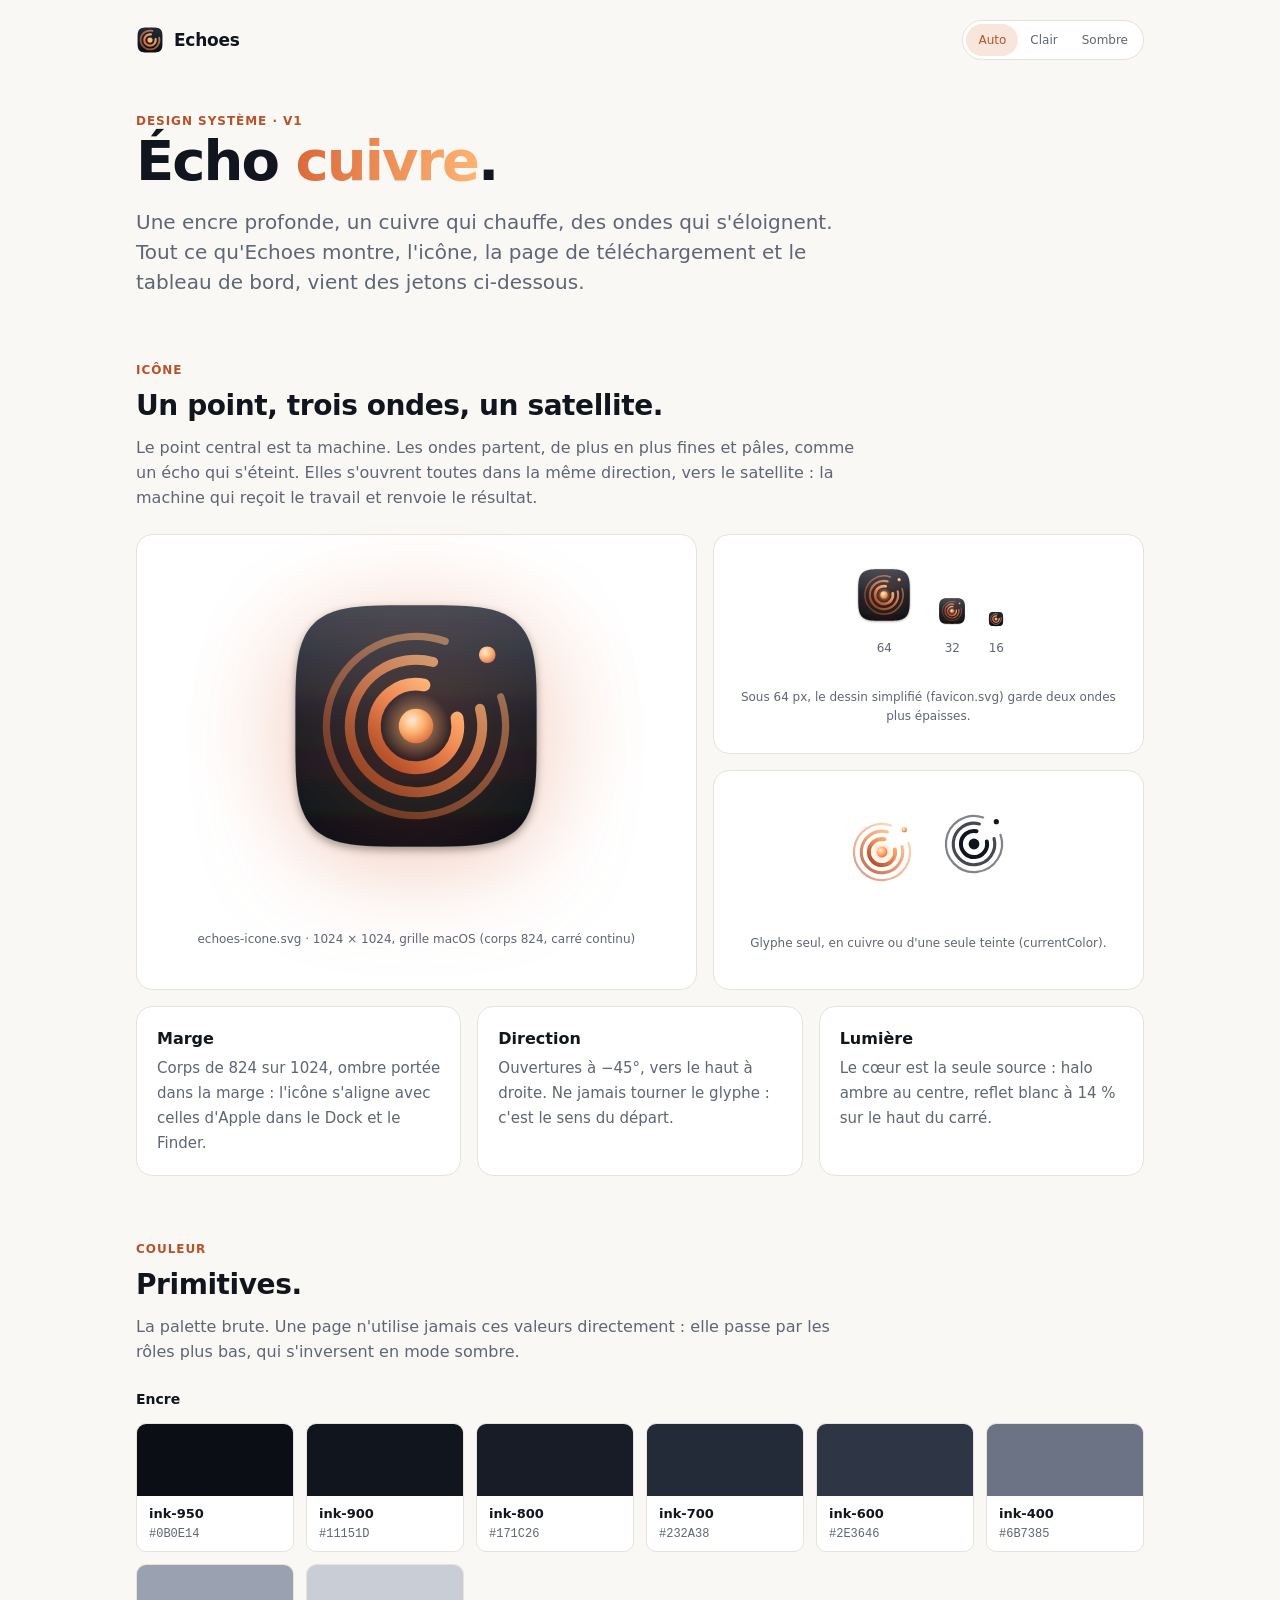
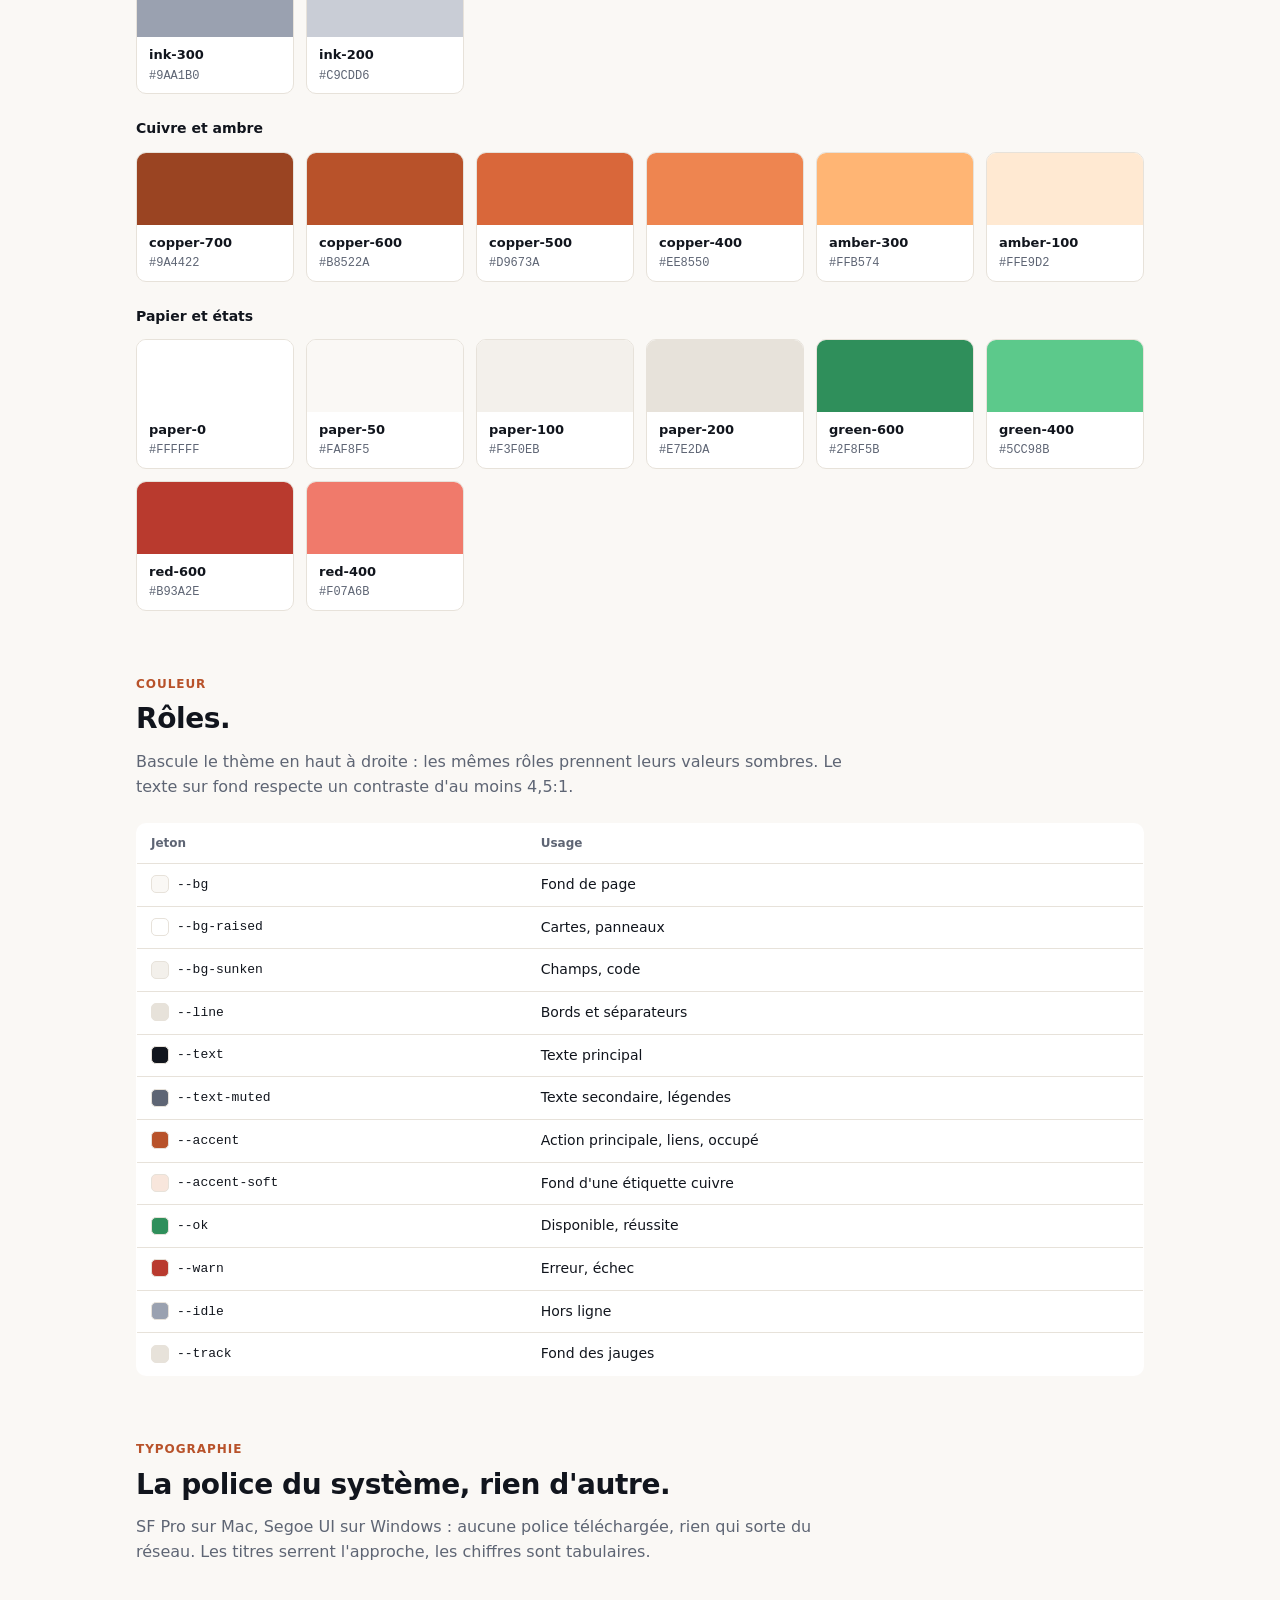
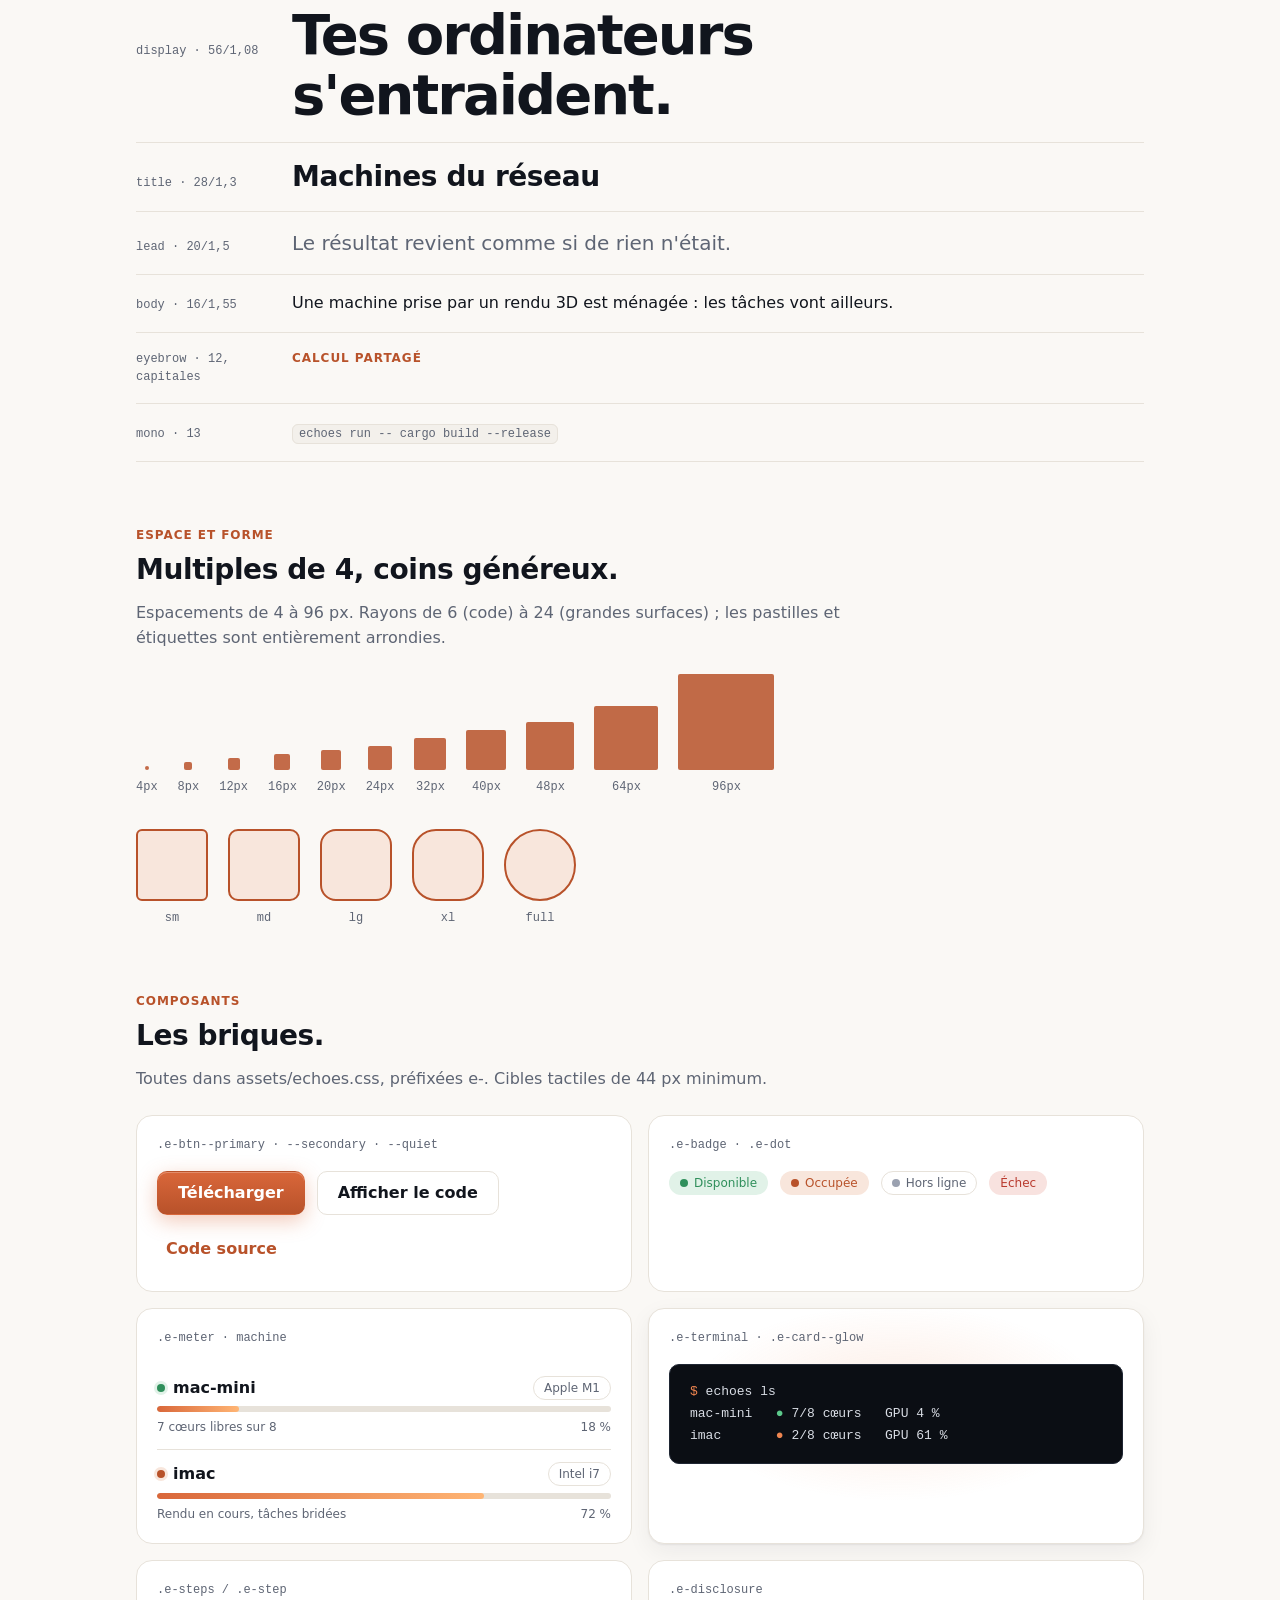
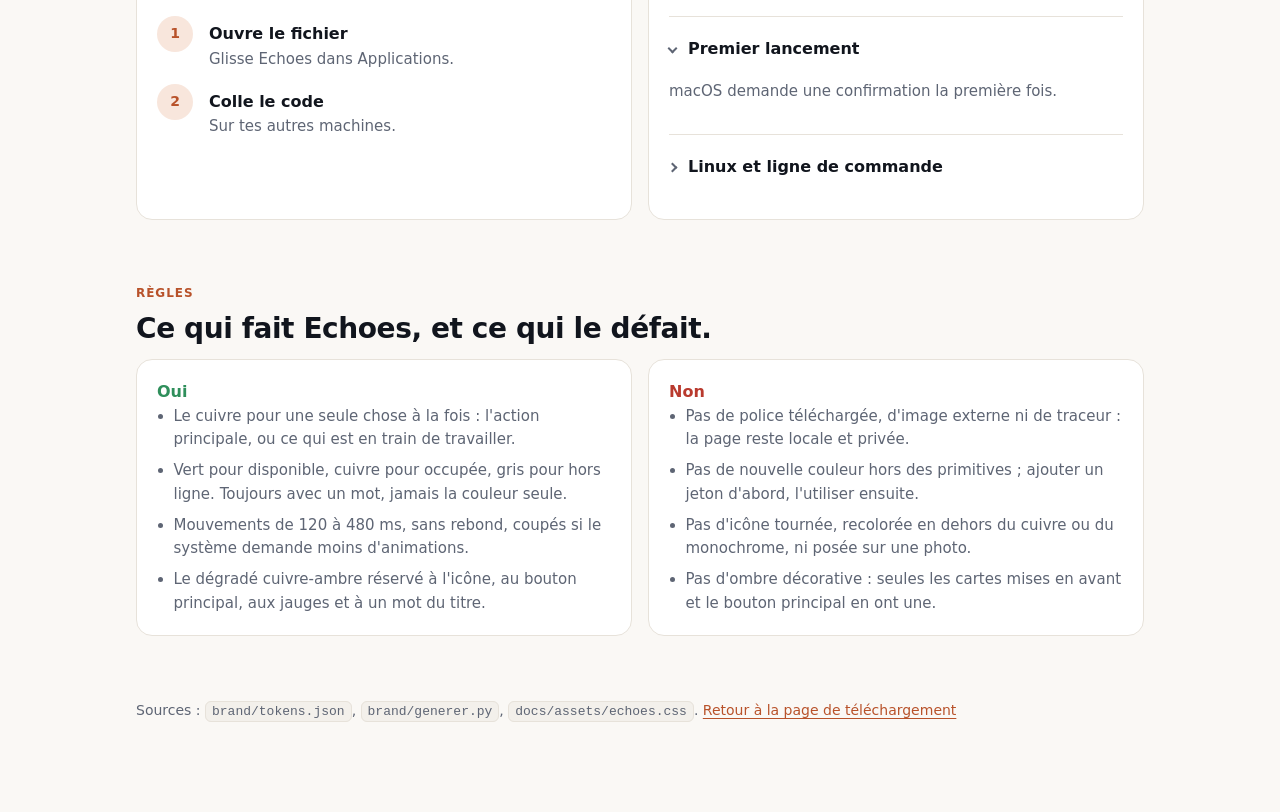
==== docs/design-system.html @ 25fc7036 "Nouvelle icône vectorielle, design système « Écho cuivre » et icône macOS - brand/ : icône d'app, gl" ====
<!doctype html>
<html lang="fr">
<head>
<meta charset="utf-8">
<meta name="viewport" content="width=device-width, initial-scale=1">
<title>Echoes, design système</title>
<meta name="description" content="Jetons, couleurs, typographie, icône et composants d'Echoes.">
<link rel="icon" href="assets/favicon.svg" type="image/svg+xml">
<link rel="stylesheet" href="assets/echoes.css">
<style>
.top { max-width: 1040px; margin: 0 auto; padding: var(--space-5) var(--space-4); display: flex; justify-content: space-between; align-items: center; gap: var(--space-4); }
.theme { display: inline-flex; border: 1px solid var(--line); border-radius: var(--radius-full); padding: 3px; background: var(--bg-raised); }
.theme button { border: 0; background: none; color: var(--text-muted); font: 500 var(--text-xs)/1 var(--font-sans); padding: 8px 12px; border-radius: var(--radius-full); cursor: pointer; min-height: 32px; }
.theme button[aria-pressed="true"] { background: var(--accent-soft); color: var(--accent); }
main { max-width: 1040px; margin: 0 auto; padding: var(--space-8) var(--space-4) var(--space-24); }
section { padding-top: var(--space-16); }
section > .e-eyebrow { margin-bottom: var(--space-2); }
section > .e-title { margin-bottom: var(--space-3); }
section > p.e-muted { margin: 0 0 var(--space-6); max-width: 46em; }
.intro .e-lead { margin-top: var(--space-4); max-width: 36em; }

.icons { display: grid; grid-template-columns: 1.3fr 1fr; gap: var(--space-4); }
.icons .e-card { display: grid; place-items: center; gap: var(--space-3); text-align: center; min-height: 220px; }
.icons .big { background: var(--glow), var(--bg-raised); grid-row: span 2; }
.icons .big img { width: min(300px, 70%); filter: drop-shadow(0 24px 48px rgba(217, 103, 58, .25)); }
.icons .row { display: flex; align-items: end; gap: var(--space-5); justify-content: center; flex-wrap: wrap; }
.icons small { color: var(--text-muted); font-size: var(--text-xs); }
.icons .mono { color: var(--text); }
.anatomy { display: grid; grid-template-columns: repeat(3, 1fr); gap: var(--space-4); margin-top: var(--space-4); }
.anatomy .e-card b { display: block; margin-bottom: var(--space-1); }
.anatomy .e-card span { color: var(--text-muted); font-size: 15px; }

.swatches { display: grid; grid-template-columns: repeat(auto-fill, minmax(150px, 1fr)); gap: var(--space-3); }
.sw { border: 1px solid var(--line); border-radius: var(--radius-md); overflow: hidden; background: var(--bg-raised); }
.sw i { display: block; height: 72px; }
.sw div { padding: var(--space-2) var(--space-3); font-size: var(--text-xs); }
.sw b { display: block; font-size: 13px; }
.sw code { font-family: var(--font-mono); color: var(--text-muted); }
.group { margin: var(--space-6) 0 var(--space-3); font-size: var(--text-sm); font-weight: 600; }

.roles { width: 100%; border-collapse: collapse; font-size: var(--text-sm); background: var(--bg-raised); border: 1px solid var(--line); border-radius: var(--radius-md); overflow: hidden; }
.roles th, .roles td { text-align: left; padding: 10px 14px; border-bottom: 1px solid var(--line); vertical-align: middle; }
.roles th { font-size: var(--text-xs); color: var(--text-muted); font-weight: 600; }
.roles tr:last-child td { border-bottom: 0; }
.roles td:first-child { font-family: var(--font-mono); font-size: 13px; white-space: nowrap; }
.chip { display: inline-block; width: 18px; height: 18px; border-radius: 5px; vertical-align: middle; border: 1px solid var(--line); margin-right: 8px; }

.type .line { display: grid; grid-template-columns: 140px 1fr; gap: var(--space-4); align-items: baseline; padding: var(--space-4) 0; border-bottom: 1px solid var(--line); }
.type .line code { font-family: var(--font-mono); font-size: var(--text-xs); color: var(--text-muted); }

.scale { display: flex; flex-wrap: wrap; gap: var(--space-5); align-items: end; }
.scale div { text-align: center; font-size: var(--text-xs); color: var(--text-muted); font-family: var(--font-mono); }
.scale i { display: block; background: var(--accent); border-radius: 2px; margin: 0 auto var(--space-2); opacity: .85; }
.radii { display: flex; flex-wrap: wrap; gap: var(--space-5); margin-top: var(--space-8); }
.radii div { text-align: center; font-size: var(--text-xs); color: var(--text-muted); font-family: var(--font-mono); }
.radii i { display: block; width: 72px; height: 72px; border: 2px solid var(--accent); background: var(--accent-soft); margin-bottom: var(--space-2); }

.demo { display: grid; grid-template-columns: repeat(2, 1fr); gap: var(--space-4); }
.demo .e-card > small { display: block; color: var(--text-muted); font-size: var(--text-xs); font-family: var(--font-mono); margin-bottom: var(--space-4); }
.demo .stack { display: flex; flex-wrap: wrap; gap: var(--space-3); align-items: center; }
.machine { display: grid; gap: 6px; padding: var(--space-3) 0; border-bottom: 1px solid var(--line); }
.machine:last-child { border-bottom: 0; padding-bottom: 0; }
.machine .t { display: flex; align-items: center; gap: var(--space-2); font-weight: 600; }
.machine .t .e-badge { margin-left: auto; }
.machine .m { display: flex; justify-content: space-between; font-size: var(--text-xs); color: var(--text-muted); font-variant-numeric: tabular-nums; }

.rules { display: grid; grid-template-columns: 1fr 1fr; gap: var(--space-4); }
.rules ul { margin: 0; padding-left: 1.1em; color: var(--text-muted); font-size: 15px; }
.rules li + li { margin-top: var(--space-2); }
.rules .yes b { color: var(--ok); }
.rules .no b { color: var(--warn); }
footer { margin-top: var(--space-16); color: var(--text-muted); font-size: var(--text-sm); }

@media (max-width: 760px) {
  .icons, .demo, .rules, .anatomy { grid-template-columns: 1fr; }
  .icons .big { grid-row: auto; }
  .type .line { grid-template-columns: 1fr; gap: var(--space-1); }
}
</style>
</head>
<body>
<nav class="top">
  <a class="e-brand" href="./"><img src="assets/favicon.svg" alt="">Echoes</a>
  <div class="theme" role="group" aria-label="Thème">
    <button data-t="auto" aria-pressed="true">Auto</button><button data-t="light" aria-pressed="false">Clair</button><button data-t="dark" aria-pressed="false">Sombre</button>
  </div>
</nav>
<main>
  <header class="intro">
    <p class="e-eyebrow">Design système · v1</p>
    <h1 class="e-display">Écho <span class="e-accent-text">cuivre</span>.</h1>
    <p class="e-lead">Une encre profonde, un cuivre qui chauffe, des ondes qui s'éloignent. Tout ce qu'Echoes montre, l'icône, la page de téléchargement et le tableau de bord, vient des jetons ci-dessous.</p>
  </header>

  <section>
    <p class="e-eyebrow">Icône</p>
    <h2 class="e-title">Un point, trois ondes, un satellite.</h2>
    <p class="e-muted">Le point central est ta machine. Les ondes partent, de plus en plus fines et pâles, comme un écho qui s'éteint. Elles s'ouvrent toutes dans la même direction, vers le satellite : la machine qui reçoit le travail et renvoie le résultat.</p>
    <div class="icons">
      <div class="e-card big"><img src="assets/echoes-icone.svg" alt="Icône d'app Echoes"><small>echoes-icone.svg · 1024 × 1024, grille macOS (corps 824, carré continu)</small></div>
      <div class="e-card">
        <div class="row">
          <div><img src="assets/echoes-icone.svg" width="64" height="64" alt=""><br><small>64</small></div>
          <div><img src="assets/echoes-icone.svg" width="32" height="32" alt=""><br><small>32</small></div>
          <div><img src="assets/favicon.svg" width="16" height="16" alt=""><br><small>16</small></div>
        </div>
        <small>Sous 64 px, le dessin simplifié (favicon.svg) garde deux ondes plus épaisses.</small>
      </div>
      <div class="e-card">
        <div class="row">
          <img src="assets/echoes-glyphe.svg" width="72" height="72" alt="">
          <span class="mono" aria-hidden="true"></span>
        </div>
        <small>Glyphe seul, en cuivre ou d'une seule teinte (currentColor).</small>
      </div>
    </div>
    <div class="anatomy">
      <div class="e-card"><b>Marge</b><span>Corps de 824 sur 1024, ombre portée dans la marge : l'icône s'aligne avec celles d'Apple dans le Dock et le Finder.</span></div>
      <div class="e-card"><b>Direction</b><span>Ouvertures à −45°, vers le haut à droite. Ne jamais tourner le glyphe : c'est le sens du départ.</span></div>
      <div class="e-card"><b>Lumière</b><span>Le cœur est la seule source : halo ambre au centre, reflet blanc à 14 % sur le haut du carré.</span></div>
    </div>
  </section>

  <section>
    <p class="e-eyebrow">Couleur</p>
    <h2 class="e-title">Primitives.</h2>
    <p class="e-muted">La palette brute. Une page n'utilise jamais ces valeurs directement : elle passe par les rôles plus bas, qui s'inversent en mode sombre.</p>
    <div class="group">Encre</div>
    <div class="swatches" id="sw-ink"></div>
    <div class="group">Cuivre et ambre</div>
    <div class="swatches" id="sw-copper"></div>
    <div class="group">Papier et états</div>
    <div class="swatches" id="sw-other"></div>
  </section>

  <section>
    <p class="e-eyebrow">Couleur</p>
    <h2 class="e-title">Rôles.</h2>
    <p class="e-muted">Bascule le thème en haut à droite : les mêmes rôles prennent leurs valeurs sombres. Le texte sur fond respecte un contraste d'au moins 4,5:1.</p>
    <table class="roles"><thead><tr><th>Jeton</th><th>Usage</th></tr></thead><tbody id="roles"></tbody></table>
  </section>

  <section class="type">
    <p class="e-eyebrow">Typographie</p>
    <h2 class="e-title">La police du système, rien d'autre.</h2>
    <p class="e-muted">SF Pro sur Mac, Segoe UI sur Windows : aucune police téléchargée, rien qui sorte du réseau. Les titres serrent l'approche, les chiffres sont tabulaires.</p>
    <div class="line"><code>display · 56/1,08</code><div class="e-display">Tes ordinateurs s'entraident.</div></div>
    <div class="line"><code>title · 28/1,3</code><div class="e-title">Machines du réseau</div></div>
    <div class="line"><code>lead · 20/1,5</code><div class="e-lead">Le résultat revient comme si de rien n'était.</div></div>
    <div class="line"><code>body · 16/1,55</code><div>Une machine prise par un rendu 3D est ménagée : les tâches vont ailleurs.</div></div>
    <div class="line"><code>eyebrow · 12, capitales</code><div class="e-eyebrow">Calcul partagé</div></div>
    <div class="line"><code>mono · 13</code><div><code class="e-code">echoes run -- cargo build --release</code></div></div>
  </section>

  <section>
    <p class="e-eyebrow">Espace et forme</p>
    <h2 class="e-title">Multiples de 4, coins généreux.</h2>
    <p class="e-muted">Espacements de 4 à 96 px. Rayons de 6 (code) à 24 (grandes surfaces) ; les pastilles et étiquettes sont entièrement arrondies.</p>
    <div class="scale" id="scale"></div>
    <div class="radii" id="radii"></div>
  </section>

  <section>
    <p class="e-eyebrow">Composants</p>
    <h2 class="e-title">Les briques.</h2>
    <p class="e-muted">Toutes dans assets/echoes.css, préfixées e-. Cibles tactiles de 44 px minimum.</p>
    <div class="demo">
      <div class="e-card">
        <small>.e-btn--primary · --secondary · --quiet</small>
        <div class="stack">
          <a class="e-btn e-btn--primary" href="#">Télécharger</a>
          <a class="e-btn e-btn--secondary" href="#">Afficher le code</a>
          <a class="e-btn e-btn--quiet" href="#">Code source</a>
        </div>
      </div>
      <div class="e-card">
        <small>.e-badge · .e-dot</small>
        <div class="stack">
          <span class="e-badge e-badge--ok"><i class="e-dot"></i>Disponible</span>
          <span class="e-badge e-badge--accent"><i class="e-dot e-dot--busy"></i>Occupée</span>
          <span class="e-badge"><i class="e-dot e-dot--off"></i>Hors ligne</span>
          <span class="e-badge e-badge--warn">Échec</span>
        </div>
      </div>
      <div class="e-card">
        <small>.e-meter · machine</small>
        <div class="machine"><div class="t"><i class="e-dot"></i>mac-mini<span class="e-badge">Apple M1</span></div><div class="e-meter"><i style="width:18%"></i></div><div class="m"><span>7 cœurs libres sur 8</span><span>18 %</span></div></div>
        <div class="machine"><div class="t"><i class="e-dot e-dot--busy"></i>imac<span class="e-badge">Intel i7</span></div><div class="e-meter"><i style="width:72%"></i></div><div class="m"><span>Rendu en cours, tâches bridées</span><span>72 %</span></div></div>
      </div>
      <div class="e-card e-card--glow">
        <small>.e-terminal · .e-card--glow</small>
        <pre class="e-terminal" style="margin:0"><span class="p">$ </span>echoes ls
mac-mini   <span class="ok">●</span> 7/8 cœurs   GPU 4 %
imac       <span class="p">●</span> 2/8 cœurs   GPU 61 %</pre>
      </div>
      <div class="e-card">
        <small>.e-steps / .e-step</small>
        <ol class="e-steps">
          <li class="e-step"><div><b>Ouvre le fichier</b><span>Glisse Echoes dans Applications.</span></div></li>
          <li class="e-step"><div><b>Colle le code</b><span>Sur tes autres machines.</span></div></li>
        </ol>
      </div>
      <div class="e-card">
        <small>.e-disclosure</small>
        <details class="e-disclosure" open><summary>Premier lancement</summary><p>macOS demande une confirmation la première fois.</p></details>
        <details class="e-disclosure"><summary>Linux et ligne de commande</summary><p>Une commande dans le terminal.</p></details>
      </div>
    </div>
  </section>

  <section>
    <p class="e-eyebrow">Règles</p>
    <h2 class="e-title">Ce qui fait Echoes, et ce qui le défait.</h2>
    <div class="rules">
      <div class="e-card yes"><b>Oui</b><ul>
        <li>Le cuivre pour une seule chose à la fois : l'action principale, ou ce qui est en train de travailler.</li>
        <li>Vert pour disponible, cuivre pour occupée, gris pour hors ligne. Toujours avec un mot, jamais la couleur seule.</li>
        <li>Mouvements de 120 à 480 ms, sans rebond, coupés si le système demande moins d'animations.</li>
        <li>Le dégradé cuivre-ambre réservé à l'icône, au bouton principal, aux jauges et à un mot du titre.</li>
      </ul></div>
      <div class="e-card no"><b>Non</b><ul>
        <li>Pas de police téléchargée, d'image externe ni de traceur : la page reste locale et privée.</li>
        <li>Pas de nouvelle couleur hors des primitives ; ajouter un jeton d'abord, l'utiliser ensuite.</li>
        <li>Pas d'icône tournée, recolorée en dehors du cuivre ou du monochrome, ni posée sur une photo.</li>
        <li>Pas d'ombre décorative : seules les cartes mises en avant et le bouton principal en ont une.</li>
      </ul></div>
    </div>
  </section>

  <footer>Sources : <code class="e-code">brand/tokens.json</code>, <code class="e-code">brand/generer.py</code>, <code class="e-code">docs/assets/echoes.css</code>. <a href="./">Retour à la page de téléchargement</a></footer>
</main>
<script>
const css = getComputedStyle(document.documentElement);
const v = n => css.getPropertyValue(n).trim();
function swatches(id, names) {
  document.getElementById(id).innerHTML = names.map(n =>
    `<div class="sw"><i style="background:var(--${n})"></i><div><b>${n}</b><code>${v("--" + n)}</code></div></div>`).join("");
}
swatches("sw-ink", ["ink-950", "ink-900", "ink-800", "ink-700", "ink-600", "ink-400", "ink-300", "ink-200"]);
swatches("sw-copper", ["copper-700", "copper-600", "copper-500", "copper-400", "amber-300", "amber-100"]);
swatches("sw-other", ["paper-0", "paper-50", "paper-100", "paper-200", "green-600", "green-400", "red-600", "red-400"]);
const roles = [
  ["bg", "Fond de page"], ["bg-raised", "Cartes, panneaux"], ["bg-sunken", "Champs, code"], ["line", "Bords et séparateurs"],
  ["text", "Texte principal"], ["text-muted", "Texte secondaire, légendes"], ["accent", "Action principale, liens, occupé"],
  ["accent-soft", "Fond d'une étiquette cuivre"], ["ok", "Disponible, réussite"], ["warn", "Erreur, échec"], ["idle", "Hors ligne"], ["track", "Fond des jauges"],
];
document.getElementById("roles").innerHTML = roles.map(([n, u]) => `<tr><td><span class="chip" style="background:var(--${n})"></span>--${n}</td><td>${u}</td></tr>`).join("");
document.getElementById("scale").innerHTML = [1, 2, 3, 4, 5, 6, 8, 10, 12, 16, 24].map(n =>
  `<div><i style="width:var(--space-${n});height:var(--space-${n})"></i>${v("--space-" + n)}</div>`).join("");
document.getElementById("radii").innerHTML = ["sm", "md", "lg", "xl", "full"].map(n =>
  `<div><i style="border-radius:var(--radius-${n})"></i>${n}</div>`).join("");
// Le glyphe monochrome est un fichier externe : on l'insère en ligne pour qu'il prenne la couleur du texte.
fetch("assets/echoes-glyphe-mono.svg").then(r => r.text()).then(t => {
  document.querySelector(".mono").innerHTML = t.replace(/width="\d+" height="\d+"/, 'width="72" height="72"');
}).catch(() => {});
// Thème : auto (système), clair ou sombre, retenu pour la prochaine visite.
const btns = document.querySelectorAll(".theme button");
function setTheme(t) {
  if (t === "auto") document.documentElement.removeAttribute("data-theme"); else document.documentElement.dataset.theme = t;
  btns.forEach(b => b.setAttribute("aria-pressed", String(b.dataset.t === t)));
  try { localStorage.setItem("echoes-theme", t); } catch (e) {}
}
btns.forEach(b => b.addEventListener("click", () => setTheme(b.dataset.t)));
try { const t = localStorage.getItem("echoes-theme"); if (t) setTheme(t); } catch (e) {}
</script>
</body>
</html>
---- docs/assets/echoes.css ----
/* Echoes : design système « Écho cuivre ».
 *
 * Trois couches, dans cet ordre :
 *   1. Primitives : la palette brute (jamais utilisée directement dans une page).
 *   2. Sémantique : le rôle de chaque couleur (fond, texte, accent…), clair et sombre.
 *   3. Composants : .e-btn, .e-card, .e-step, .e-badge, .e-dot, .e-meter, .e-code…
 *
 * Les valeurs de marque viennent de brand/tokens.json. Le tableau de bord (src/dashboard.html)
 * reprend la couche sémantique en ligne, car il est servi sans fichier externe.
 */

/* 1. Primitives ------------------------------------------------------------------------- */
:root {
  --ink-950: #0B0E14; --ink-900: #11151D; --ink-800: #171C26; --ink-700: #232A38; --ink-600: #2E3646;
  --ink-400: #6B7385; --ink-300: #9AA1B0; --ink-200: #C9CDD6;
  --paper-0: #FFFFFF; --paper-50: #FAF8F5; --paper-100: #F3F0EB; --paper-200: #E7E2DA;
  --copper-700: #9A4422; --copper-600: #B8522A; --copper-500: #D9673A; --copper-400: #EE8550;
  --amber-300: #FFB574; --amber-100: #FFE9D2;
  --green-600: #2F8F5B; --green-400: #5CC98B;
  --red-600: #B93A2E; --red-400: #F07A6B;

  /* Typographie : la police du système (SF Pro sur Mac, Segoe sur Windows), aucune police externe. */
  --font-sans: -apple-system, BlinkMacSystemFont, "SF Pro Text", "Segoe UI Variable", "Segoe UI", system-ui, sans-serif;
  --font-display: -apple-system, BlinkMacSystemFont, "SF Pro Display", "Segoe UI Variable Display", "Segoe UI", system-ui, sans-serif;
  --font-mono: ui-monospace, "SF Mono", "Cascadia Code", Menlo, Consolas, monospace;

  /* Échelle de texte (rapport 1,25 environ). */
  --text-xs: 12px; --text-sm: 14px; --text-md: 16px; --text-lg: 20px;
  --text-xl: 28px; --text-2xl: 40px; --text-3xl: 56px;
  --leading-tight: 1.08; --leading-snug: 1.3; --leading-body: 1.55;
  --tracking-tight: -0.035em; --tracking-snug: -0.015em; --tracking-caps: 0.08em;

  /* Espacements : multiples de 4. */
  --space-1: 4px; --space-2: 8px; --space-3: 12px; --space-4: 16px; --space-5: 20px;
  --space-6: 24px; --space-8: 32px; --space-10: 40px; --space-12: 48px; --space-16: 64px; --space-24: 96px;

  /* Rayons : du plus petit (code) au plus grand (carte de tête). */
  --radius-sm: 6px; --radius-md: 10px; --radius-lg: 16px; --radius-xl: 24px; --radius-full: 999px;

  /* Mouvement : court, jamais rebondissant. */
  --ease: cubic-bezier(.2, .7, .2, 1); --dur-fast: 120ms; --dur: 220ms; --dur-slow: 480ms;
}

/* 2. Sémantique ------------------------------------------------------------------------- */
:root {
  color-scheme: light;
  --bg: var(--paper-50);
  --bg-raised: var(--paper-0);
  --bg-sunken: var(--paper-100);
  --line: var(--paper-200);
  --text: var(--ink-900);
  --text-muted: #5E6574;
  --accent: var(--copper-600);
  --accent-strong: var(--copper-700);
  --accent-soft: #F8E6DC;
  --on-accent: #FFFFFF;
  --ok: var(--green-600); --ok-soft: #E1F2E8;
  --warn: var(--red-600); --warn-soft: #F8E2DF;
  --idle: var(--ink-300);
  --track: var(--paper-200);
  --shadow: 0 1px 2px rgba(17, 21, 29, .06), 0 8px 24px rgba(17, 21, 29, .06);
  --glow: radial-gradient(60% 60% at 50% 40%, rgba(238, 133, 80, .16), transparent 70%);
}
@media (prefers-color-scheme: dark) {
  :root:not([data-theme="light"]) {
    color-scheme: dark;
    --bg: var(--ink-950);
    --bg-raised: var(--ink-800);
    --bg-sunken: var(--ink-900);
    --line: #262D3B;
    --text: #EEF0F4;
    --text-muted: var(--ink-300);
    --accent: var(--copper-400);
    --accent-strong: var(--amber-300);
    --accent-soft: #3A2419;
    --on-accent: var(--ink-950);
    --ok: var(--green-400); --ok-soft: #17301F;
    --warn: var(--red-400); --warn-soft: #3A1E1B;
    --idle: var(--ink-400);
    --track: var(--ink-600);
    --shadow: 0 1px 2px rgba(0, 0, 0, .4), 0 12px 32px rgba(0, 0, 0, .35);
    --glow: radial-gradient(60% 60% at 50% 40%, rgba(238, 133, 80, .22), transparent 70%);
  }
}
:root[data-theme="dark"] {
  color-scheme: dark;
  --bg: var(--ink-950); --bg-raised: var(--ink-800); --bg-sunken: var(--ink-900); --line: #262D3B;
  --text: #EEF0F4; --text-muted: var(--ink-300);
  --accent: var(--copper-400); --accent-strong: var(--amber-300); --accent-soft: #3A2419; --on-accent: var(--ink-950);
  --ok: var(--green-400); --ok-soft: #17301F; --warn: var(--red-400); --warn-soft: #3A1E1B;
  --idle: var(--ink-400); --track: var(--ink-600);
  --shadow: 0 1px 2px rgba(0, 0, 0, .4), 0 12px 32px rgba(0, 0, 0, .35);
  --glow: radial-gradient(60% 60% at 50% 40%, rgba(238, 133, 80, .22), transparent 70%);
}

/* Base ---------------------------------------------------------------------------------- */
*, *::before, *::after { box-sizing: border-box; }
html { -webkit-text-size-adjust: 100%; }
body {
  margin: 0; background: var(--bg); color: var(--text);
  font: var(--text-md)/var(--leading-body) var(--font-sans);
  -webkit-font-smoothing: antialiased; -moz-osx-font-smoothing: grayscale;
}
a { color: var(--accent); text-underline-offset: 3px; }
a:hover { color: var(--accent-strong); }
:focus-visible { outline: 3px solid var(--accent); outline-offset: 3px; border-radius: var(--radius-sm); }
::selection { background: var(--accent-soft); }
@media (prefers-reduced-motion: reduce) { *, *::before, *::after { animation: none !important; transition: none !important; } }

.e-display { font-family: var(--font-display); font-size: var(--text-3xl); line-height: var(--leading-tight); letter-spacing: var(--tracking-tight); font-weight: 700; margin: 0; text-wrap: balance; }
.e-title { font-family: var(--font-display); font-size: var(--text-xl); line-height: var(--leading-snug); letter-spacing: var(--tracking-snug); font-weight: 650; margin: 0; }
.e-lead { font-size: var(--text-lg); line-height: 1.5; color: var(--text-muted); margin: 0; text-wrap: pretty; }
.e-eyebrow { font-size: var(--text-xs); font-weight: 600; letter-spacing: var(--tracking-caps); text-transform: uppercase; color: var(--accent); margin: 0; }
.e-muted { color: var(--text-muted); }
.e-accent-text { background: linear-gradient(100deg, var(--copper-500), var(--amber-300)); -webkit-background-clip: text; background-clip: text; color: transparent; }
@media (max-width: 600px) { .e-display { font-size: var(--text-2xl); } .e-lead { font-size: var(--text-md); } }

/* 3. Composants ------------------------------------------------------------------------- */

/* Bouton : principal (cuivre plein), secondaire (contour), discret (texte). */
.e-btn {
  display: inline-flex; align-items: center; justify-content: center; gap: var(--space-2);
  min-height: 44px; padding: 0 var(--space-5); border-radius: var(--radius-md);
  font: 600 var(--text-md)/1 var(--font-sans); text-decoration: none; cursor: pointer;
  border: 1px solid transparent; transition: background var(--dur-fast) var(--ease), transform var(--dur-fast) var(--ease), box-shadow var(--dur) var(--ease);
}
.e-btn svg { width: 18px; height: 18px; flex: none; }
.e-btn--primary { background: linear-gradient(180deg, var(--copper-500), var(--copper-600)); color: #fff; box-shadow: 0 1px 0 rgba(255,255,255,.25) inset, 0 6px 20px rgba(217, 103, 58, .35); }
.e-btn--primary:hover { color: #fff; box-shadow: 0 1px 0 rgba(255,255,255,.25) inset, 0 8px 28px rgba(217, 103, 58, .5); }
.e-btn--primary:active { transform: translateY(1px); }
.e-btn--secondary { background: var(--bg-raised); color: var(--text); border-color: var(--line); }
.e-btn--secondary:hover { color: var(--text); border-color: var(--accent); }
.e-btn--quiet { background: none; color: var(--accent); padding: 0 var(--space-2); }
.e-btn--lg { min-height: 52px; padding: 0 var(--space-6); font-size: 17px; border-radius: 12px; }
.e-btn[aria-disabled="true"] { opacity: .55; pointer-events: none; box-shadow: none; }

/* Carte : surface surélevée, bord fin. */
.e-card { background: var(--bg-raised); border: 1px solid var(--line); border-radius: var(--radius-lg); padding: var(--space-5); }
.e-card--glow { background: var(--glow), var(--bg-raised); box-shadow: var(--shadow); }

/* Étape numérotée. */
.e-steps { list-style: none; padding: 0; margin: 0; display: grid; gap: var(--space-3); counter-reset: e-step; }
.e-step { counter-increment: e-step; display: grid; grid-template-columns: 36px 1fr; gap: var(--space-4); align-items: start; }
.e-step::before {
  content: counter(e-step); width: 36px; height: 36px; border-radius: var(--radius-full); display: grid; place-items: center;
  font-weight: 650; font-size: var(--text-sm); color: var(--accent); background: var(--accent-soft);
}
.e-step b { display: block; margin-top: 6px; }
.e-step span { color: var(--text-muted); font-size: 15px; }

/* Pastille d'état : verte (disponible), cuivre (occupée), grise (hors ligne). */
.e-dot { width: 8px; height: 8px; border-radius: var(--radius-full); background: var(--ok); display: inline-block; flex: none; box-shadow: 0 0 0 3px var(--ok-soft); }
.e-dot--busy { background: var(--accent); box-shadow: 0 0 0 3px var(--accent-soft); }
.e-dot--off { background: var(--idle); box-shadow: none; }

/* Étiquette. */
.e-badge { display: inline-flex; align-items: center; gap: 6px; font-size: var(--text-xs); font-weight: 500; line-height: 1; padding: 5px 10px; border-radius: var(--radius-full); border: 1px solid var(--line); color: var(--text-muted); white-space: nowrap; }
.e-badge--ok { background: var(--ok-soft); border-color: transparent; color: var(--ok); }
.e-badge--warn { background: var(--warn-soft); border-color: transparent; color: var(--warn); }
.e-badge--accent { background: var(--accent-soft); border-color: transparent; color: var(--accent); }

/* Jauge de charge. */
.e-meter { height: 6px; background: var(--track); border-radius: var(--radius-full); overflow: hidden; }
.e-meter > i { display: block; height: 100%; border-radius: inherit; background: linear-gradient(90deg, var(--copper-500), var(--amber-300)); }

/* Code et commandes. */
.e-code { font: 13px/1.5 var(--font-mono); background: var(--bg-sunken); border: 1px solid var(--line); border-radius: var(--radius-sm); padding: 2px 6px; word-break: break-all; }
.e-terminal { font: 13px/1.7 var(--font-mono); background: var(--ink-950); color: #D8DCE4; border-radius: var(--radius-md); padding: var(--space-4) var(--space-5); overflow-x: auto; border: 1px solid #1F2633; }
.e-terminal .p { color: var(--copper-400); user-select: none; }
.e-terminal .c { color: var(--ink-400); }
.e-terminal .ok { color: var(--green-400); }

/* Rubrique repliable. */
.e-disclosure { border-top: 1px solid var(--line); padding: var(--space-4) 0; }
.e-disclosure summary { cursor: pointer; list-style: none; display: flex; align-items: center; gap: var(--space-2); color: var(--text); font-weight: 550; min-height: 32px; }
.e-disclosure summary::-webkit-details-marker { display: none; }
.e-disclosure summary::before { content: ""; width: 7px; height: 7px; border-right: 2px solid var(--text-muted); border-bottom: 2px solid var(--text-muted); transform: rotate(-45deg); transition: transform var(--dur) var(--ease); margin-right: 4px; }
.e-disclosure[open] summary::before { transform: rotate(45deg); }
.e-disclosure p, .e-disclosure li { color: var(--text-muted); font-size: 15px; }

/* Marque : glyphe + mot. */
.e-brand { display: inline-flex; align-items: center; gap: 10px; font: 650 17px/1 var(--font-display); letter-spacing: var(--tracking-snug); color: var(--text); text-decoration: none; }
.e-brand img, .e-brand svg { width: 28px; height: 28px; border-radius: 7px; }

/* Ondes animées autour de l'icône (décor de la page de téléchargement). */
.e-ripple { position: relative; display: grid; place-items: center; }
.e-ripple::before, .e-ripple::after {
  content: ""; position: absolute; inset: 12%; border-radius: 50%; border: 1.5px solid var(--copper-400); opacity: 0;
  animation: e-ripple 3.6s var(--ease) infinite;
}
.e-ripple::after { animation-delay: 1.8s; }
@keyframes e-ripple { 0% { transform: scale(.85); opacity: .5; } 100% { transform: scale(1.9); opacity: 0; } }
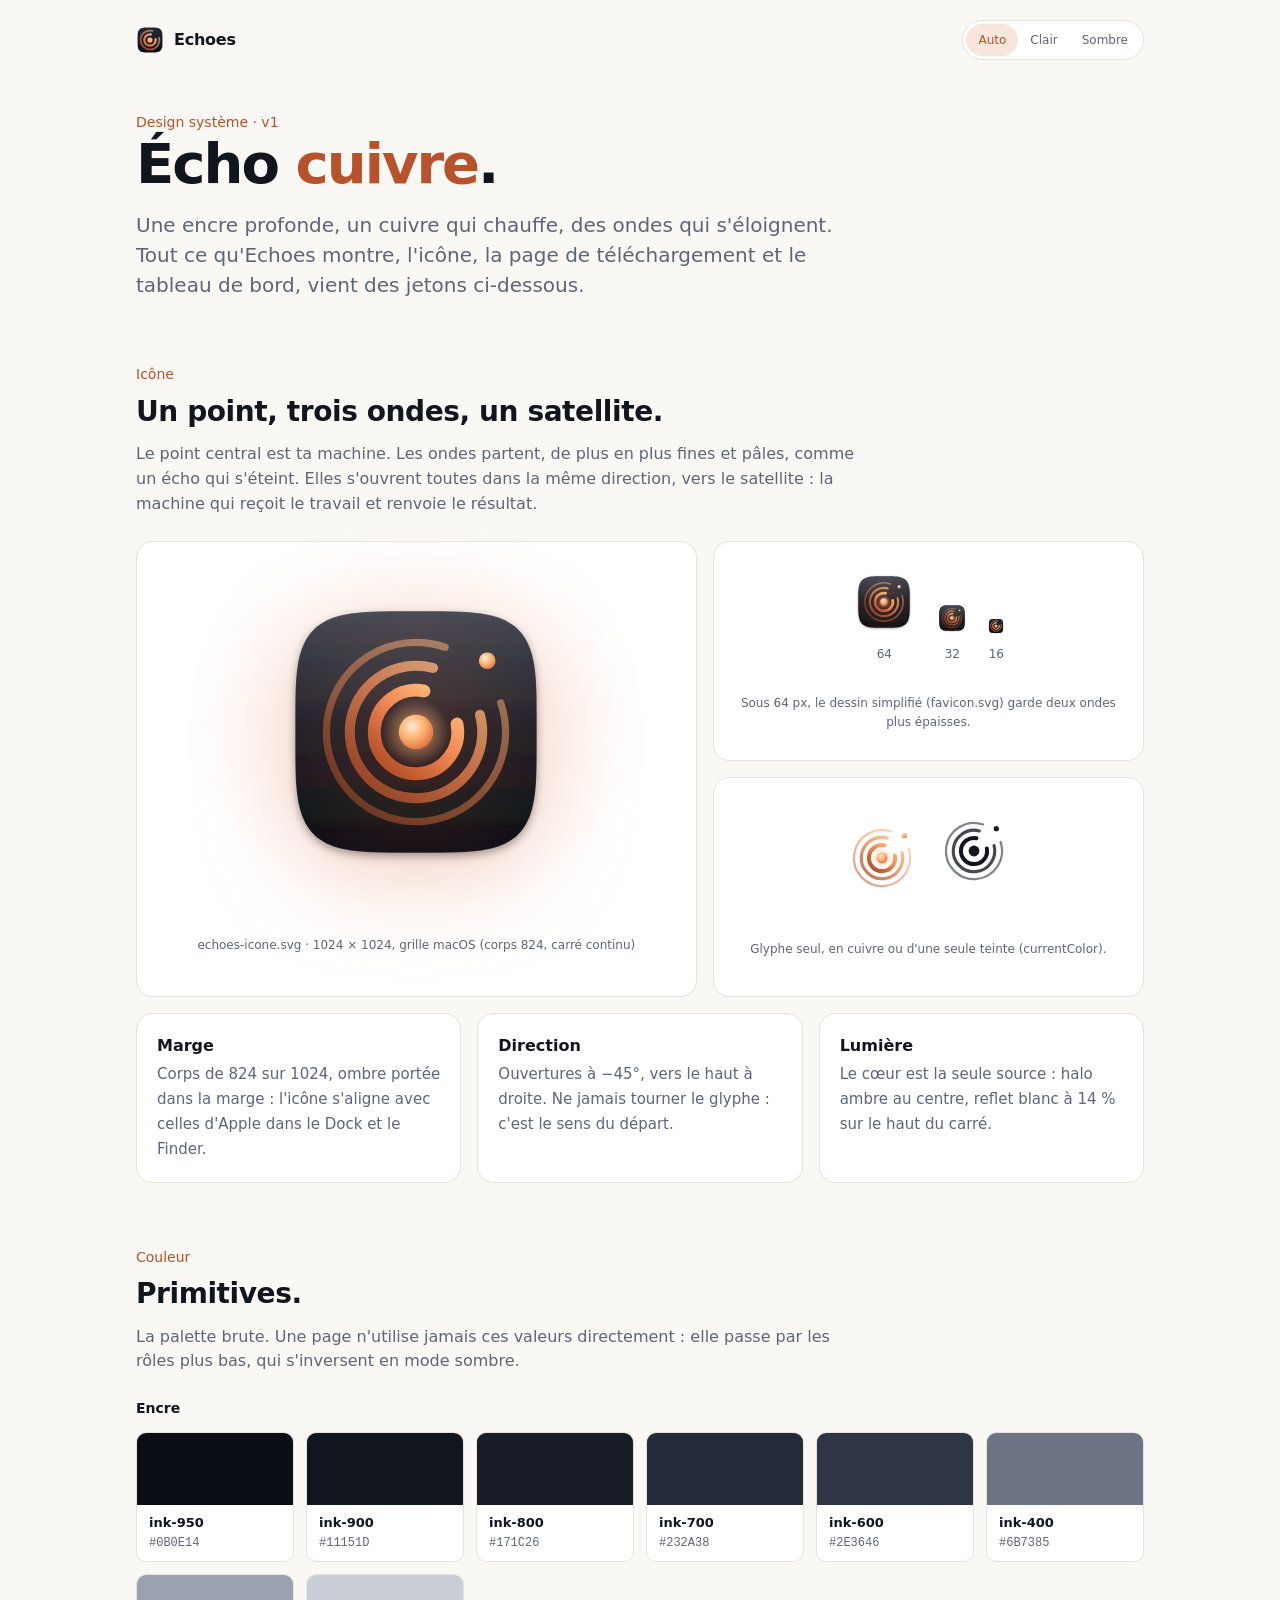
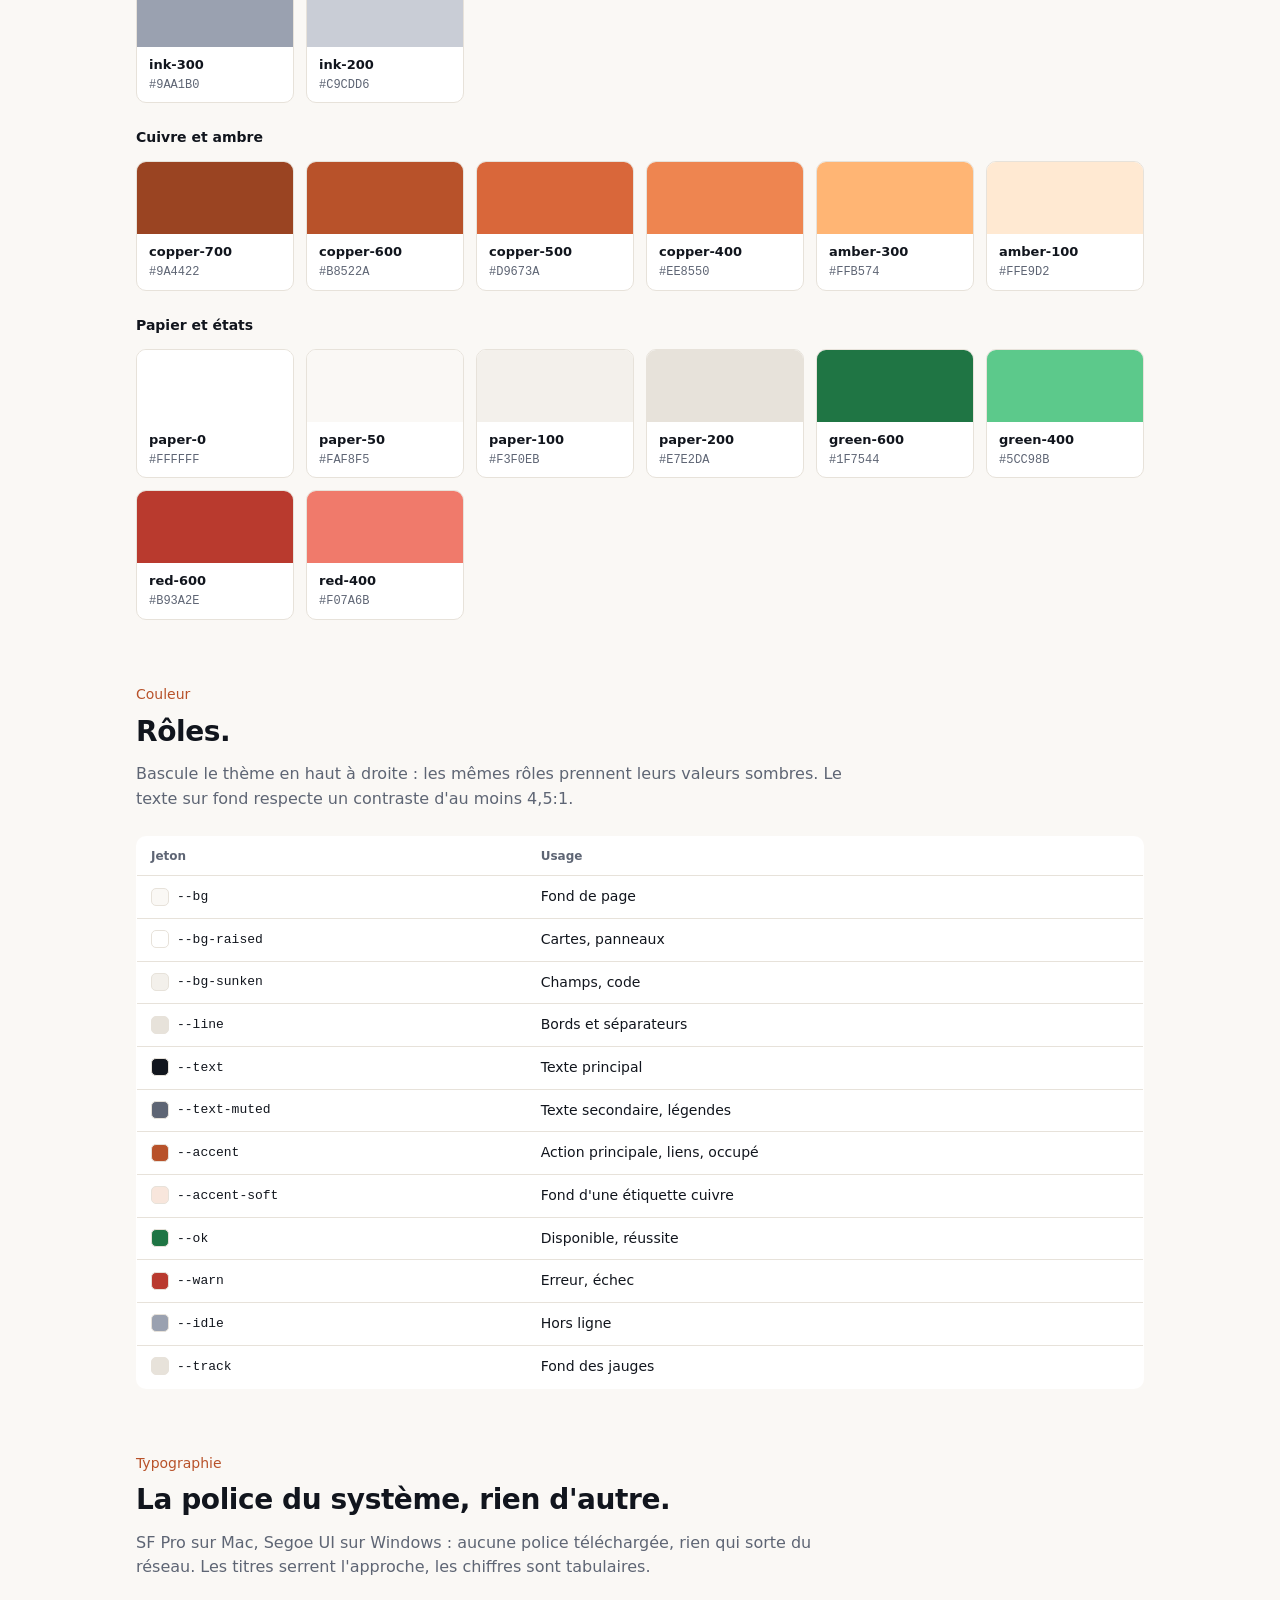
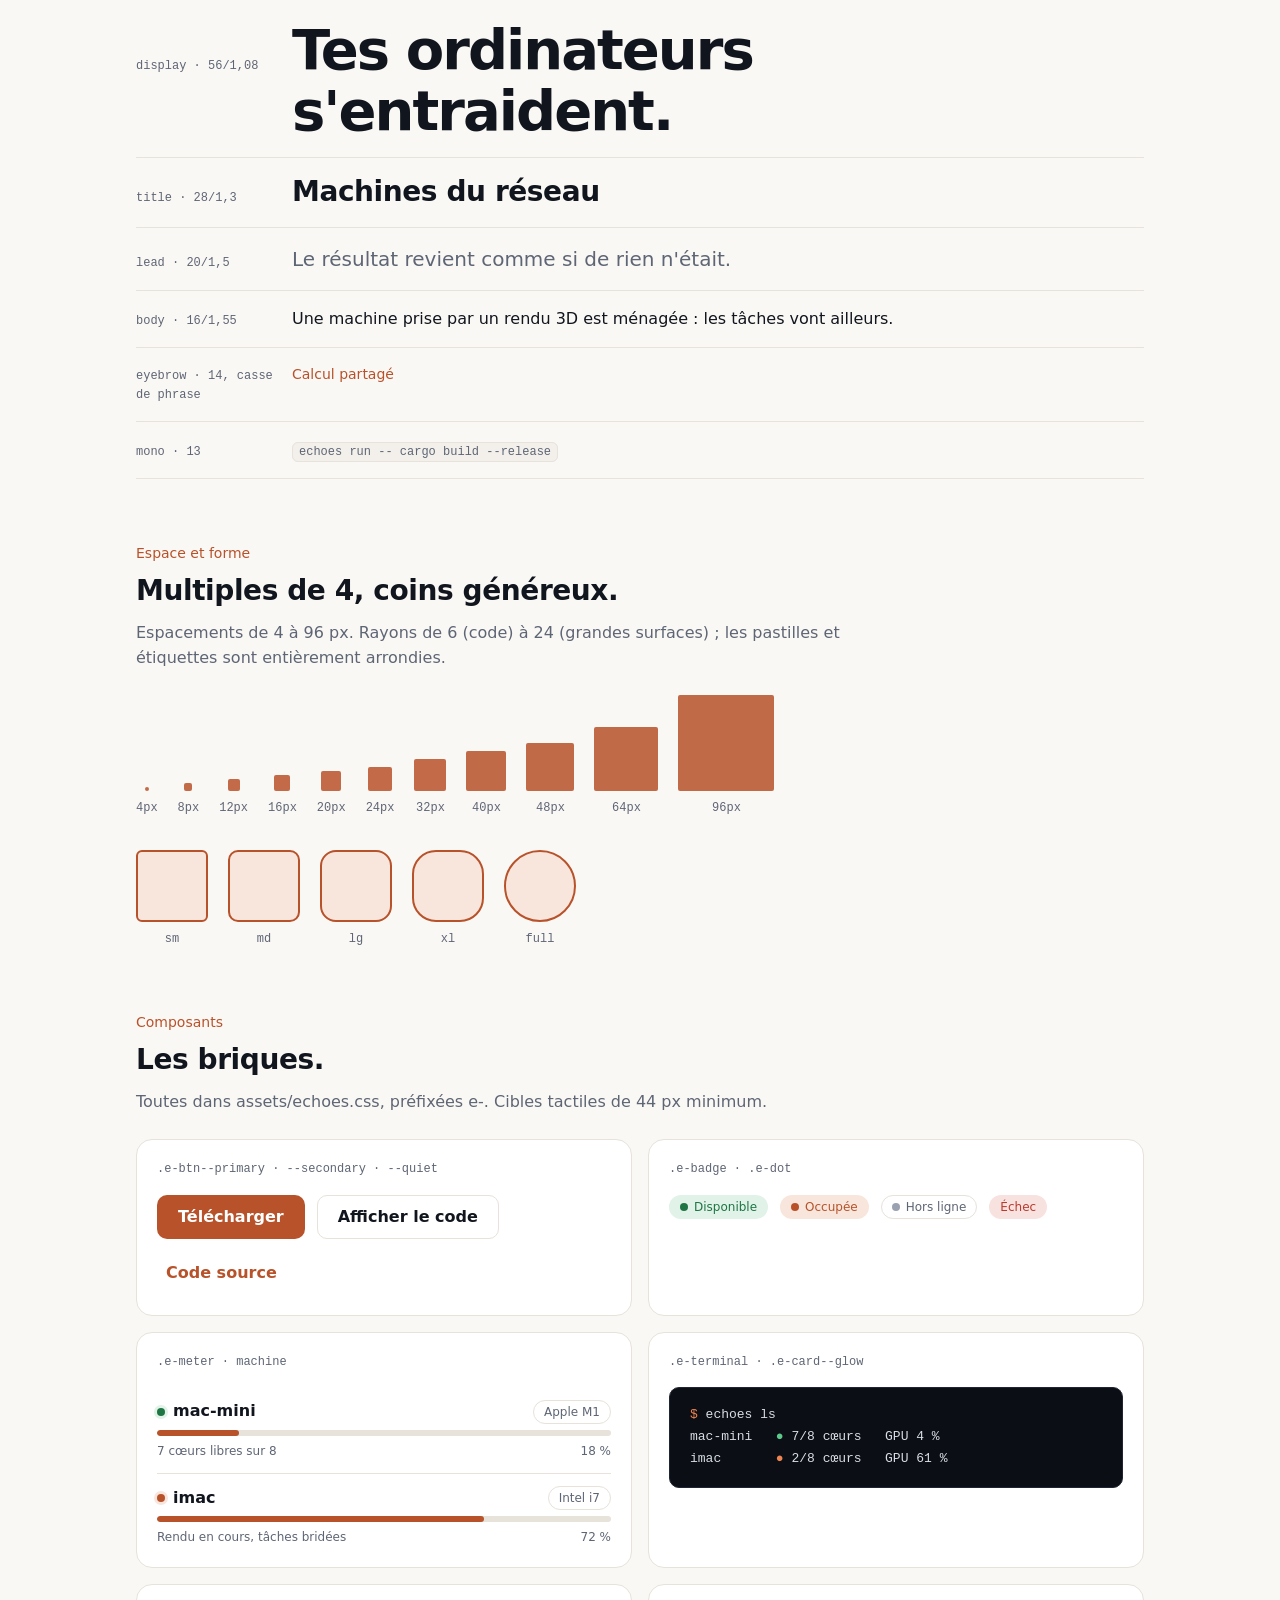
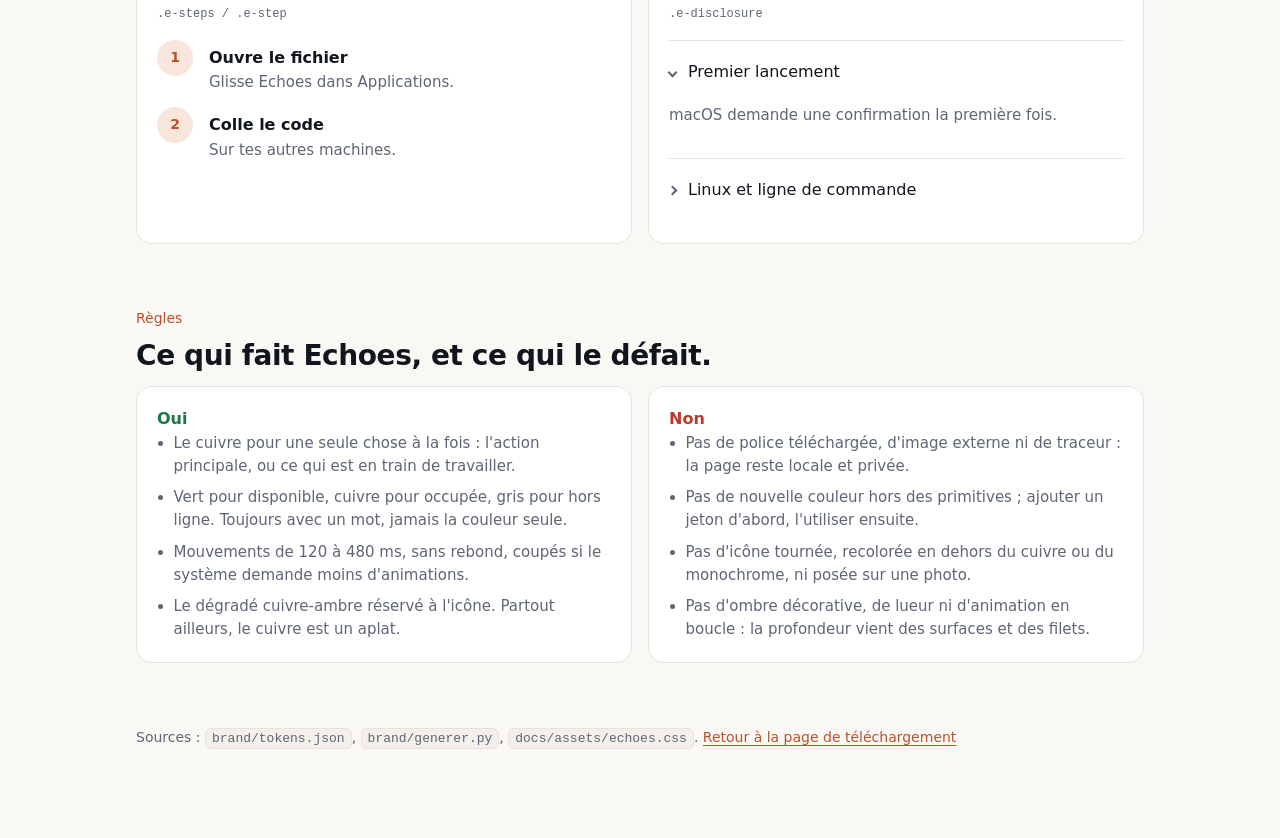
==== commit 0c973552: "Design système : aplats au lieu des dégradés et lueurs, surtitres en casse de phrase, ondes fixes ; " ====
--- a/docs/design-system.html
+++ b/docs/design-system.html
@@ -148,7 +148,7 @@
     <div class="line"><code>title · 28/1,3</code><div class="e-title">Machines du réseau</div></div>
     <div class="line"><code>lead · 20/1,5</code><div class="e-lead">Le résultat revient comme si de rien n'était.</div></div>
     <div class="line"><code>body · 16/1,55</code><div>Une machine prise par un rendu 3D est ménagée : les tâches vont ailleurs.</div></div>
-    <div class="line"><code>eyebrow · 12, capitales</code><div class="e-eyebrow">Calcul partagé</div></div>
+    <div class="line"><code>eyebrow · 14, casse de phrase</code><div class="e-eyebrow">Calcul partagé</div></div>
     <div class="line"><code>mono · 13</code><div><code class="e-code">echoes run -- cargo build --release</code></div></div>
   </section>
 
@@ -216,13 +216,13 @@
         <li>Le cuivre pour une seule chose à la fois : l'action principale, ou ce qui est en train de travailler.</li>
         <li>Vert pour disponible, cuivre pour occupée, gris pour hors ligne. Toujours avec un mot, jamais la couleur seule.</li>
         <li>Mouvements de 120 à 480 ms, sans rebond, coupés si le système demande moins d'animations.</li>
-        <li>Le dégradé cuivre-ambre réservé à l'icône, au bouton principal, aux jauges et à un mot du titre.</li>
+        <li>Le dégradé cuivre-ambre réservé à l'icône. Partout ailleurs, le cuivre est un aplat.</li>
       </ul></div>
       <div class="e-card no"><b>Non</b><ul>
         <li>Pas de police téléchargée, d'image externe ni de traceur : la page reste locale et privée.</li>
         <li>Pas de nouvelle couleur hors des primitives ; ajouter un jeton d'abord, l'utiliser ensuite.</li>
         <li>Pas d'icône tournée, recolorée en dehors du cuivre ou du monochrome, ni posée sur une photo.</li>
-        <li>Pas d'ombre décorative : seules les cartes mises en avant et le bouton principal en ont une.</li>
+        <li>Pas d'ombre décorative, de lueur ni d'animation en boucle : la profondeur vient des surfaces et des filets.</li>
       </ul></div>
     </div>
   </section>
--- a/docs/assets/echoes.css
+++ b/docs/assets/echoes.css
@@ -16,7 +16,7 @@
   --paper-0: #FFFFFF; --paper-50: #FAF8F5; --paper-100: #F3F0EB; --paper-200: #E7E2DA;
   --copper-700: #9A4422; --copper-600: #B8522A; --copper-500: #D9673A; --copper-400: #EE8550;
   --amber-300: #FFB574; --amber-100: #FFE9D2;
-  --green-600: #2F8F5B; --green-400: #5CC98B;
+  --green-600: #1F7544; --green-400: #5CC98B;
   --red-600: #B93A2E; --red-400: #F07A6B;
 
   /* Typographie : la police du système (SF Pro sur Mac, Segoe sur Windows), aucune police externe. */
@@ -107,12 +107,12 @@
 ::selection { background: var(--accent-soft); }
 @media (prefers-reduced-motion: reduce) { *, *::before, *::after { animation: none !important; transition: none !important; } }
 
-.e-display { font-family: var(--font-display); font-size: var(--text-3xl); line-height: var(--leading-tight); letter-spacing: var(--tracking-tight); font-weight: 700; margin: 0; text-wrap: balance; }
-.e-title { font-family: var(--font-display); font-size: var(--text-xl); line-height: var(--leading-snug); letter-spacing: var(--tracking-snug); font-weight: 650; margin: 0; }
+.e-display { font-family: var(--font-display); font-size: var(--text-3xl); line-height: var(--leading-tight); letter-spacing: var(--tracking-tight); font-weight: 600; margin: 0; text-wrap: balance; }
+.e-title { font-family: var(--font-display); font-size: var(--text-xl); line-height: var(--leading-snug); letter-spacing: var(--tracking-snug); font-weight: 600; margin: 0; }
 .e-lead { font-size: var(--text-lg); line-height: 1.5; color: var(--text-muted); margin: 0; text-wrap: pretty; }
-.e-eyebrow { font-size: var(--text-xs); font-weight: 600; letter-spacing: var(--tracking-caps); text-transform: uppercase; color: var(--accent); margin: 0; }
+.e-eyebrow { font-size: var(--text-sm); font-weight: 500; color: var(--accent); margin: 0; }
 .e-muted { color: var(--text-muted); }
-.e-accent-text { background: linear-gradient(100deg, var(--copper-500), var(--amber-300)); -webkit-background-clip: text; background-clip: text; color: transparent; }
+.e-accent-text { color: var(--accent); }
 @media (max-width: 600px) { .e-display { font-size: var(--text-2xl); } .e-lead { font-size: var(--text-md); } }
 
 /* 3. Composants ------------------------------------------------------------------------- */
@@ -125,25 +125,25 @@
   border: 1px solid transparent; transition: background var(--dur-fast) var(--ease), transform var(--dur-fast) var(--ease), box-shadow var(--dur) var(--ease);
 }
 .e-btn svg { width: 18px; height: 18px; flex: none; }
-.e-btn--primary { background: linear-gradient(180deg, var(--copper-500), var(--copper-600)); color: #fff; box-shadow: 0 1px 0 rgba(255,255,255,.25) inset, 0 6px 20px rgba(217, 103, 58, .35); }
-.e-btn--primary:hover { color: #fff; box-shadow: 0 1px 0 rgba(255,255,255,.25) inset, 0 8px 28px rgba(217, 103, 58, .5); }
+.e-btn--primary { background: var(--copper-600); color: #fff; }
+.e-btn--primary:hover { background: var(--copper-700); color: #fff; }
 .e-btn--primary:active { transform: translateY(1px); }
 .e-btn--secondary { background: var(--bg-raised); color: var(--text); border-color: var(--line); }
 .e-btn--secondary:hover { color: var(--text); border-color: var(--accent); }
 .e-btn--quiet { background: none; color: var(--accent); padding: 0 var(--space-2); }
-.e-btn--lg { min-height: 52px; padding: 0 var(--space-6); font-size: 17px; border-radius: 12px; }
+.e-btn--lg { min-height: 52px; padding: 0 var(--space-6); font-size: var(--text-md); border-radius: 12px; }
 .e-btn[aria-disabled="true"] { opacity: .55; pointer-events: none; box-shadow: none; }
 
 /* Carte : surface surélevée, bord fin. */
 .e-card { background: var(--bg-raised); border: 1px solid var(--line); border-radius: var(--radius-lg); padding: var(--space-5); }
-.e-card--glow { background: var(--glow), var(--bg-raised); box-shadow: var(--shadow); }
+.e-card--glow { background: var(--bg-raised); }
 
 /* Étape numérotée. */
 .e-steps { list-style: none; padding: 0; margin: 0; display: grid; gap: var(--space-3); counter-reset: e-step; }
 .e-step { counter-increment: e-step; display: grid; grid-template-columns: 36px 1fr; gap: var(--space-4); align-items: start; }
 .e-step::before {
   content: counter(e-step); width: 36px; height: 36px; border-radius: var(--radius-full); display: grid; place-items: center;
-  font-weight: 650; font-size: var(--text-sm); color: var(--accent); background: var(--accent-soft);
+  font-weight: 600; font-size: var(--text-sm); color: var(--accent); background: var(--accent-soft);
 }
 .e-step b { display: block; margin-top: 6px; }
 .e-step span { color: var(--text-muted); font-size: 15px; }
@@ -161,7 +161,7 @@
 
 /* Jauge de charge. */
 .e-meter { height: 6px; background: var(--track); border-radius: var(--radius-full); overflow: hidden; }
-.e-meter > i { display: block; height: 100%; border-radius: inherit; background: linear-gradient(90deg, var(--copper-500), var(--amber-300)); }
+.e-meter > i { display: block; height: 100%; border-radius: inherit; background: var(--accent); }
 
 /* Code et commandes. */
 .e-code { font: 13px/1.5 var(--font-mono); background: var(--bg-sunken); border: 1px solid var(--line); border-radius: var(--radius-sm); padding: 2px 6px; word-break: break-all; }
@@ -172,21 +172,20 @@
 
 /* Rubrique repliable. */
 .e-disclosure { border-top: 1px solid var(--line); padding: var(--space-4) 0; }
-.e-disclosure summary { cursor: pointer; list-style: none; display: flex; align-items: center; gap: var(--space-2); color: var(--text); font-weight: 550; min-height: 32px; }
+.e-disclosure summary { cursor: pointer; list-style: none; display: flex; align-items: center; gap: var(--space-2); color: var(--text); font-weight: 500; min-height: 32px; }
 .e-disclosure summary::-webkit-details-marker { display: none; }
 .e-disclosure summary::before { content: ""; width: 7px; height: 7px; border-right: 2px solid var(--text-muted); border-bottom: 2px solid var(--text-muted); transform: rotate(-45deg); transition: transform var(--dur) var(--ease); margin-right: 4px; }
 .e-disclosure[open] summary::before { transform: rotate(45deg); }
 .e-disclosure p, .e-disclosure li { color: var(--text-muted); font-size: 15px; }
 
 /* Marque : glyphe + mot. */
-.e-brand { display: inline-flex; align-items: center; gap: 10px; font: 650 17px/1 var(--font-display); letter-spacing: var(--tracking-snug); color: var(--text); text-decoration: none; }
+.e-brand { display: inline-flex; align-items: center; gap: 10px; font: 600 var(--text-md)/1 var(--font-display); letter-spacing: var(--tracking-snug); color: var(--text); text-decoration: none; }
 .e-brand img, .e-brand svg { width: 28px; height: 28px; border-radius: 7px; }
 
-/* Ondes animées autour de l'icône (décor de la page de téléchargement). */
+/* Deux ondes fixes autour de l'icône (page de téléchargement). */
 .e-ripple { position: relative; display: grid; place-items: center; }
 .e-ripple::before, .e-ripple::after {
-  content: ""; position: absolute; inset: 12%; border-radius: 50%; border: 1.5px solid var(--copper-400); opacity: 0;
-  animation: e-ripple 3.6s var(--ease) infinite;
+  content: ""; position: absolute; inset: 12%; border-radius: 50%; border: 1.5px solid var(--accent);
 }
-.e-ripple::after { animation-delay: 1.8s; }
-@keyframes e-ripple { 0% { transform: scale(.85); opacity: .5; } 100% { transform: scale(1.9); opacity: 0; } }
+.e-ripple::before { opacity: .3; transform: scale(1.3); }
+.e-ripple::after { opacity: .15; transform: scale(1.7); }
